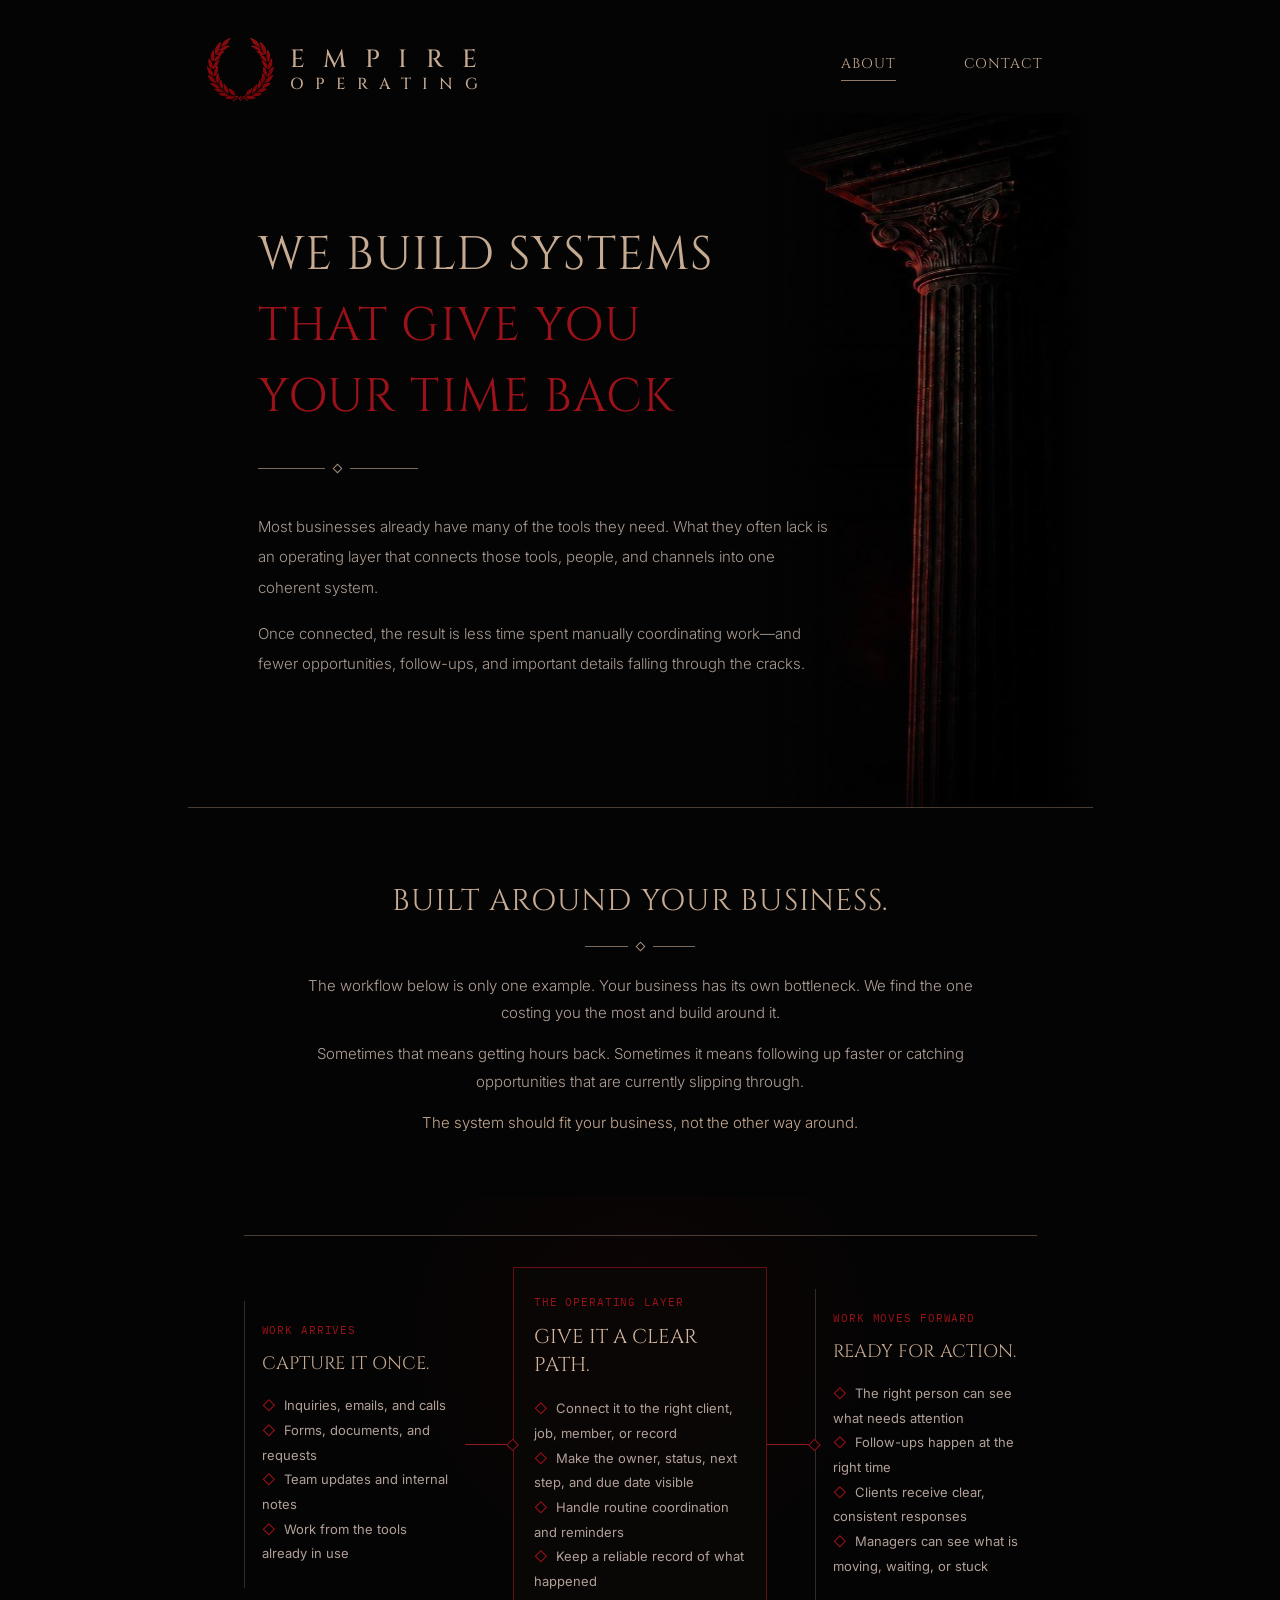
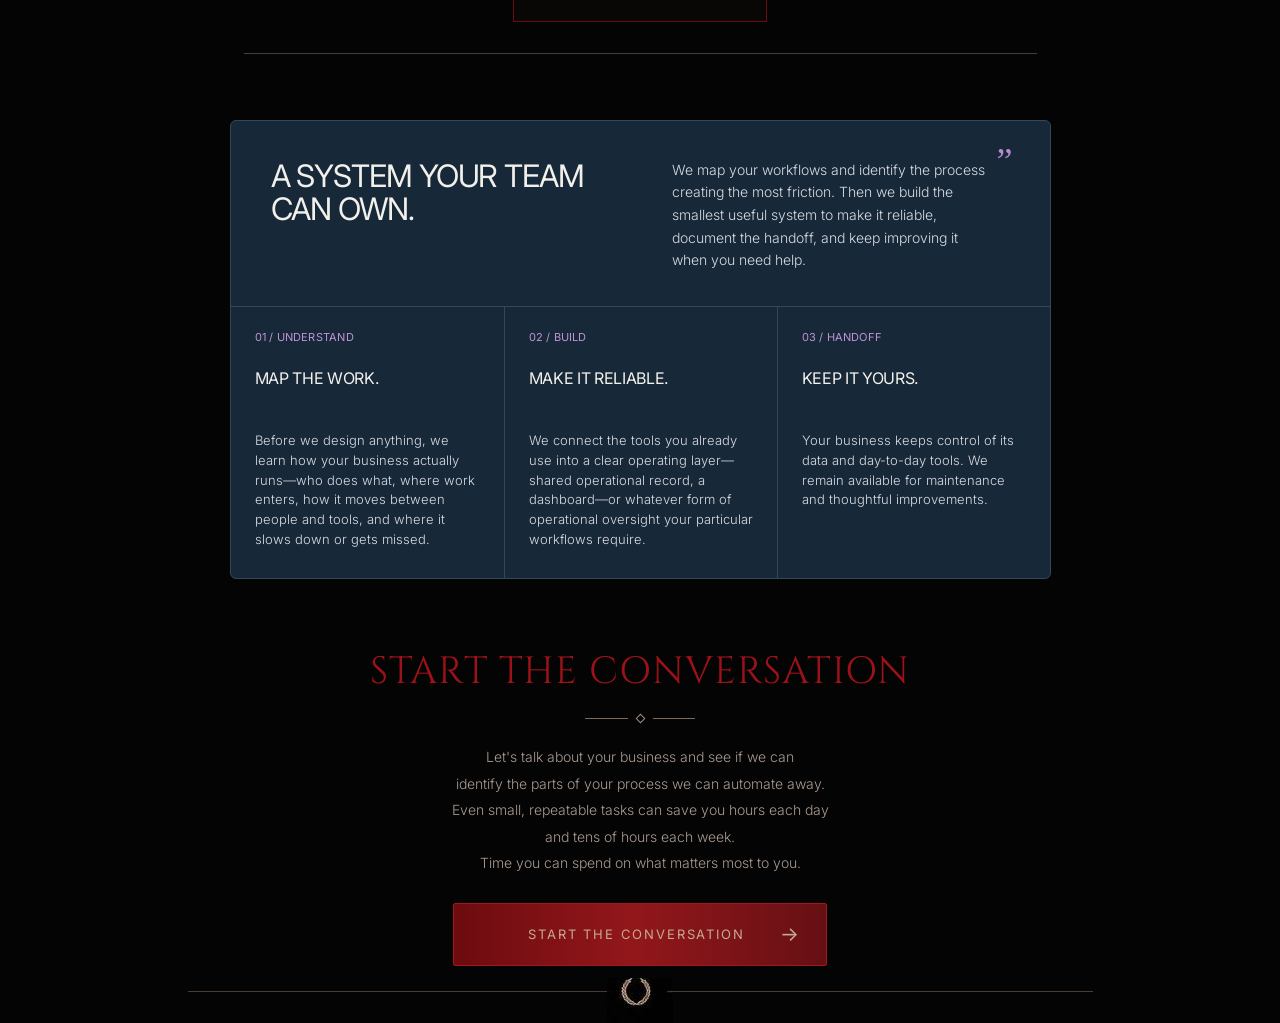
==== about.html @ 9a33fde2 "feat: add team-owned system section" ====
<!doctype html>
<html lang="en">
<head>
  <meta charset="utf-8">
  <meta name="viewport" content="width=device-width, initial-scale=1">
  <meta name="description" content="Empire Operating automates repetitive business tasks so owners can focus on what matters most.">
  <meta property="og:site_name" content="Empire Operating">
  <link rel="canonical" href="https://empireoperating.com/">
  <title>Empire Operating | Business Automation</title>
  <style id="critical-shell">
    html, body { min-height: 100%; margin: 0; background: #040404; color: #c6aa92; }
  </style>
  <link rel="icon" type="image/png" sizes="192x192" href="/favicon-192.png">
  <link rel="apple-touch-icon" sizes="180x180" href="/apple-touch-icon.png">
  <link rel="stylesheet" href="site.css?v=20260829-team-owned-system-v1">
  <script type="application/ld+json">
    {
      "@context": "https://schema.org",
      "@type": "WebSite",
      "url": "https://empireoperating.com/",
      "name": "Empire Operating"
    }
  </script>
</head>
<body class="about-page">
  <div class="site-shell">
    <header class="site-header">
      <a class="brand" href="index.html" aria-label="Empire Operating home">
        <img class="brand-symbol" src="assets/empire-wreath-supplied-v3.png" alt="">
        <span class="brand-type">
          <strong aria-label="Empire Operating">
            <span class="brand-word brand-word-empire" aria-hidden="true"><i>E</i><i>M</i><i>P</i><i>I</i><i>R</i><i>E</i></span>
            <span class="brand-word brand-word-operating" aria-hidden="true"><i>O</i><i>P</i><i>E</i><i>R</i><i>A</i><i>T</i><i>I</i><i>N</i><i>G</i></span>
          </strong>
        </span>
      </a>
      <nav class="site-nav" aria-label="Primary navigation">
        <a href="about.html" aria-current="page">About</a>
        <a href="contact.html">Contact</a>
      </nav>
    </header>
    <main class="page-main">
      <section class="about-upper">
        <div class="column-art" aria-hidden="true"></div>
        <section class="about-hero" aria-labelledby="about-title">
          <h1 class="display-title" id="about-title">
            <span>We build systems</span>
            <span class="accent">that give you</span>
            <span class="accent">your time back</span>
          </h1>
        </section>
        <div class="ornament hero-ornament" aria-hidden="true"><span></span></div>
        <div class="about-copy">
          <p>Most businesses already have many of the tools they need. What they often lack is an operating layer that connects those tools, people, and channels into one coherent system.</p>
          <p>Once connected, the result is less time spent manually coordinating work—and fewer opportunities, follow-ups, and important details falling through the cracks.</p>
        </div>
        <hr class="section-rule">
      </section>

      <section class="tailored" aria-labelledby="tailored-title">
        <h2 id="tailored-title">Built around your business.</h2>
        <div class="ornament" aria-hidden="true"><span></span></div>
        <div class="tailored-copy">
          <p>The workflow below is only one example. Your business has its own bottleneck. We find the one costing you the most and build around it.</p>
          <p>Sometimes that means getting hours back. Sometimes it means following up faster or catching opportunities that are currently slipping through.</p>
          <p>The system should fit your business, not the other way around.</p>
        </div>
      </section>

      <section class="possibilities" aria-label="Workflow example">
        <div class="system-map" aria-label="Example operating layer workflow from incoming work to action">
          <article class="map-column">
            <small>WORK ARRIVES</small>
            <h3>Capture it once.</h3>
            <ul>
              <li>Inquiries, emails, and calls</li>
              <li>Forms, documents, and requests</li>
              <li>Team updates and internal notes</li>
              <li>Work from the tools already in use</li>
            </ul>
          </article>
          <div class="map-arrow" aria-hidden="true"></div>
          <article class="map-column map-column-middle">
            <small>THE OPERATING LAYER</small>
            <h3>Give it a clear path.</h3>
            <ul>
              <li>Connect it to the right client, job, member, or record</li>
              <li>Make the owner, status, next step, and due date visible</li>
              <li>Handle routine coordination and reminders</li>
              <li>Keep a reliable record of what happened</li>
            </ul>
          </article>
          <div class="map-arrow" aria-hidden="true"></div>
          <article class="map-column">
            <small>WORK MOVES FORWARD</small>
            <h3>Ready for action.</h3>
            <ul>
              <li>The right person can see what needs attention</li>
              <li>Follow-ups happen at the right time</li>
              <li>Clients receive clear, consistent responses</li>
              <li>Managers can see what is moving, waiting, or stuck</li>
            </ul>
          </article>
        </div>
      </section>

      <section class="team-owned-system" aria-labelledby="team-owned-title">
        <div class="team-owned-intro">
          <h2 id="team-owned-title">A SYSTEM YOUR TEAM CAN OWN.</h2>
          <p>We map your workflows and identify the process creating the most friction. Then we build the smallest useful system to make it reliable, document the handoff, and keep improving it when you need help.</p>
        </div>
        <div class="team-owned-stages">
          <article class="team-owned-stage">
            <p class="team-owned-index">01 / UNDERSTAND</p>
            <h3>MAP THE WORK.</h3>
            <p>Before we design anything, we learn how your business actually runs—who does what, where work enters, how it moves between people and tools, and where it slows down or gets missed.</p>
          </article>
          <article class="team-owned-stage">
            <p class="team-owned-index">02 / BUILD</p>
            <h3>MAKE IT RELIABLE.</h3>
            <p>We connect the tools you already use into a clear operating layer—shared operational record, a dashboard—or whatever form of operational oversight your particular workflows require.</p>
          </article>
          <article class="team-owned-stage">
            <p class="team-owned-index">03 / HANDOFF</p>
            <h3>KEEP IT YOURS.</h3>
            <p>Your business keeps control of its data and day-to-day tools. We remain available for maintenance and thoughtful improvements.</p>
          </article>
        </div>
      </section>

      <section class="consultation" aria-labelledby="consultation-title">
        <h2 id="consultation-title">Start the conversation</h2>
        <div class="ornament" aria-hidden="true"><span></span></div>
        <p class="consultation-copy">
          <span>Let's talk about your business and see if we can</span>
          <span>identify the parts of your process we can automate away.</span>
          <span>Even small, repeatable tasks can save you hours each day</span>
          <span>and tens of hours each week.</span>
          <span>Time you can spend on what matters most to you.</span>
        </p>
        <a class="cta" href="mailto:empireoperating@proton.me?subject=Start%20the%20conversation">Start the conversation</a>
      </section>
      <div class="bottom-mark" aria-hidden="true"></div>
    </main>
  </div>
</body>
</html>
---- site.css ----
@import url('https://fonts.googleapis.com/css2?family=Cinzel:wght@400;500&family=Inter:wght@300;400&family=IBM+Plex+Mono:wght@400&display=swap');

:root {
  --ivory: #c6aa92;
  --ivory-soft: #aa9b91;
  --black: #040404;
  --red: #9b1218;
  --red-dark: #5a0609;
  --red-readable: #9b1218;
  --line: rgba(198, 170, 146, .34);
  --display: 'Cinzel', 'Times New Roman', serif;
  --sans: 'Inter', Arial, sans-serif;
  --mono: 'IBM Plex Mono', monospace;
}

* { box-sizing: border-box; }
html, body { min-width: 320px; min-height: 100%; margin: 0; background: var(--black); }
body { overflow-x: hidden; color: var(--ivory); }
a { color: inherit; }

.site-shell {
  position: relative;
  isolation: isolate;
  width: min(100%, 905px);
  min-height: min(141.44vw, 1280px);
  margin-inline: auto;
  overflow: hidden;
  background: var(--black);
}

.site-header {
  position: relative;
  z-index: 5;
  display: flex;
  align-items: flex-start;
  justify-content: space-between;
  padding: 25px 50px 0 14px;
}
.brand {
  display: grid;
  width: 290px;
  height: 88px;
  grid-template-columns: 88px 1fr;
  align-items: center;
  text-decoration: none;
}
.brand-symbol { display: block; width: 78px; height: 77px; object-fit: contain; }
.brand-type { display: flex; min-width: 0; flex-direction: column; align-items: flex-start; }
.brand-type strong {
  display: flex;
  width: 188px;
  flex-direction: column;
  color: var(--ivory);
  font-family: var(--display);
  font-weight: 500;
  text-transform: uppercase;
  white-space: nowrap;
}
.brand-word { display: flex; width: 188px; align-items: baseline; justify-content: space-between; line-height: 1; }
.brand-word i { font-style: normal; }
.brand-word-empire { font-size: 25px; }
.brand-word-operating { margin-top: 4px; font-size: 16px; }
.site-nav {
  display: flex;
  gap: 68px;
  margin-top: 22px;
  font-family: var(--display);
  font-size: 14px;
  letter-spacing: .06em;
  text-transform: uppercase;
}
.site-nav a { position: relative; min-height: 34px; padding: 7px 0; text-decoration: none; }
.site-nav a::after {
  position: absolute; right: 0; bottom: 0; left: 0; height: 1px;
  content: ''; background: currentColor; opacity: 0; transform: scaleX(.3);
  transition: opacity 160ms ease, transform 160ms ease;
}
.site-nav a:hover::after, .site-nav a:focus-visible::after, .site-nav a[aria-current='page']::after {
  opacity: .72; transform: scaleX(1);
}

.column-art {
  position: absolute;
  z-index: -1;
  top: 104px;
  right: 0;
  width: 37.1%;
  height: 1126px;
  pointer-events: none;
  background:
    linear-gradient(90deg, var(--black) 0%, rgba(4,4,4,.72) 8%, transparent 26%),
    linear-gradient(270deg, var(--black) 0%, rgba(4,4,4,.72) 3%, transparent 9%),
    url('assets/roman-column-clean-v2.png') right top / 100% 100% no-repeat;
}

.page-main { position: relative; z-index: 1; }
.about-upper { position: relative; isolation: isolate; overflow: hidden; padding-top: 107px; }
.about-page .column-art { z-index: -1; top: -9px; bottom: 0; height: auto; }
.about-hero { width: 575px; margin: 0 0 0 70px; }
.display-title {
  margin: 0;
  font-family: var(--display);
  font-size: 47px;
  font-weight: 400;
  letter-spacing: .025em;
  line-height: 1.51;
  text-transform: uppercase;
}
.display-title span { display: block; white-space: nowrap; }
.display-title .accent { color: var(--red); }

.ornament { display: flex; align-items: center; gap: 9px; width: 160px; }
.ornament::before, .ornament::after { height: 1px; flex: 1; content: ''; background: rgba(198,170,146,.62); }
.ornament span { width: 7px; height: 7px; border: 1px solid rgba(198,170,146,.82); transform: rotate(45deg); }
.hero-ornament { margin: 32px 0 0 70px; }

.about-copy {
  width: 575px;
  margin: 40px 0 0 70px;
  color: var(--ivory-soft);
  font-family: var(--sans);
  font-size: 15px;
  font-weight: 300;
  line-height: 2.02;
}
.about-copy p { margin: 0; }
.about-copy p + p { margin-top: 16px; }
.section-rule { width: 100%; height: 1px; margin: 128px 0 0; border: 0; background: var(--line); }

.possibilities {
  padding: 38px 56px 66px;
  background: radial-gradient(circle at 50% 27%, rgba(92,8,12,.12), transparent 44%), var(--black);
}
.tailored h2 {
  margin: 15px 0 0;
  font-family: var(--display);
  font-size: 30px;
  font-weight: 400;
  letter-spacing: .025em;
  line-height: 1.38;
  text-align: center;
  text-transform: uppercase;
}
.tailored .ornament { width: 110px; margin: 20px auto 22px; }
.system-map {
  display: grid;
  grid-template-columns: 1fr 48px 1.15fr 48px 1fr;
  align-items: center;
  margin-top: 0;
  padding: 31px 0;
  border-top: 1px solid var(--line);
  border-bottom: 1px solid var(--line);
}
.map-column {
  min-height: 232px;
  padding: 22px 17px;
  border-left: 1px solid rgba(198,170,146,.24);
}
.map-column small {
  display: block;
  color: var(--red-readable);
  font-family: var(--mono);
  font-size: 11px;
  letter-spacing: .08em;
  text-transform: uppercase;
}
.map-column h3 {
  margin: 14px 0 17px;
  font-family: var(--display);
  font-size: 18px;
  font-weight: 400;
  line-height: 1.4;
  text-transform: uppercase;
}
.map-column ul {
  margin: 0;
  padding: 0;
  color: #b1a098;
  font-family: var(--sans);
  font-size: 13px;
  line-height: 1.9;
  list-style: none;
}
.map-column li::before { margin-right: 8px; color: var(--red-readable); content: '◇'; }
.map-column-middle {
  min-height: 274px;
  padding: 27px 20px;
  border: 1px solid rgba(155,18,24,.66);
  background: rgba(10,6,6,.84);
}
.map-column-middle h3 { color: #d0b49d; font-size: 20px; }
.map-arrow { position: relative; height: 1px; background: #8f1b20; }
.map-arrow::after {
  position: absolute;
  top: 50%;
  right: -4px;
  width: 7px;
  height: 7px;
  border: 1px solid var(--red-readable);
  content: '';
  background: #050404;
  transform: translateY(-50%) rotate(45deg);
}
.tailored {
  width: 680px;
  margin: 0 auto;
  padding: 58px 0 61px;
  text-align: center;
}
.tailored-copy { color: #b2a198; font-family: var(--sans); font-size: 15px; font-weight: 300; line-height: 1.82; }
.tailored-copy p { margin: 0 auto 14px; }
.tailored-copy p:last-child { margin-bottom: 0; color: var(--ivory); }

.team-owned-system {
  margin: 0 42px 68px;
  overflow: hidden;
  border: 1px solid #33475b;
  border-radius: 6px;
  background: #172839;
  color: #f2f0ea;
}
.team-owned-intro {
  display: grid;
  grid-template-columns: 1.05fr 1fr;
  gap: 48px;
  align-items: start;
  padding: 38px 40px 34px;
  border-bottom: 1px solid #33475b;
}
.team-owned-intro h2 {
  margin: 0;
  font-family: var(--sans);
  font-size: 31px;
  font-weight: 400;
  letter-spacing: -.035em;
  line-height: 1.08;
}
.team-owned-intro p {
  position: relative;
  margin: 0;
  padding-right: 19px;
  color: #d9dce1;
  font-family: var(--sans);
  font-size: 14px;
  font-weight: 300;
  line-height: 1.62;
}
.team-owned-intro p::after {
  position: absolute;
  top: -16px;
  right: -3px;
  color: #b68bce;
  content: '”';
  font-family: Georgia, serif;
  font-size: 36px;
  line-height: 1;
}
.team-owned-stages { display: grid; grid-template-columns: repeat(3, 1fr); }
.team-owned-stage { min-width: 0; padding: 23px 24px 28px; }
.team-owned-stage + .team-owned-stage { border-left: 1px solid #33475b; }
.team-owned-index {
  margin: 0 0 25px;
  color: #bf94d4;
  font-family: var(--sans);
  font-size: 11px;
  font-weight: 400;
  letter-spacing: .02em;
}
.team-owned-stage h3 {
  min-height: 42px;
  margin: 0 0 20px;
  color: #f4f1ec;
  font-family: var(--sans);
  font-size: 16px;
  font-weight: 400;
  letter-spacing: -.02em;
  line-height: 1.2;
}
.team-owned-stage > p:last-child {
  margin: 0;
  color: #d9dce1;
  font-family: var(--sans);
  font-size: 13px;
  font-weight: 300;
  line-height: 1.52;
}

.consultation { width: 650px; margin: 43px auto 0; text-align: center; }
.consultation h2 {
  margin: 0; color: var(--red); font-family: var(--display); font-size: 38px; font-weight: 400;
  letter-spacing: .03em; line-height: 1.3; text-transform: uppercase;
}
.consultation .ornament { width: 110px; margin: 19px auto 22px; }
.consultation-copy {
  width: 480px; margin: 0 auto; color: var(--ivory-soft); font-family: var(--sans);
  font-size: 14px; font-weight: 300; line-height: 1.9;
}
.consultation-copy span { display: block; }
.cta {
  display: grid; width: 374px; min-height: 63px; grid-template-columns: 1fr auto; align-items: center;
  margin: 26px auto 0; padding: 0 27px 0 39px; border: 1px solid #a1181c; border-radius: 2px;
  background: linear-gradient(90deg, #6d0b0f, #92171b 48%, #661014);
  color: var(--ivory); font-family: var(--sans); font-size: 13px; font-weight: 400;
  letter-spacing: .14em; text-decoration: none; text-transform: uppercase;
  transition: filter 160ms ease, transform 160ms ease;
}
.cta::after { content: '→'; font-size: 20px; letter-spacing: 0; }
.cta:hover, .cta:focus-visible { filter: brightness(1.18); transform: translateY(-1px); }
.bottom-mark {
  position: relative; width: 100%; height: 32px; margin-top: 25px; border-top: 1px solid var(--line);
}
.bottom-mark::before {
  position: absolute; top: -14px; left: 50%; width: 66px; height: 62px; content: '';
  background: var(--black) url('assets/laurel-divider.jpg') center / 66px 62px no-repeat;
  transform: translateX(-50%);
}

.contact-page .site-shell { min-height: 900px; }
.contact-page .column-art { height: 747px; clip-path: inset(9px 0 0); }
.contact-main { width: 575px; margin: 107px 0 0 70px; text-align: left; }
.contact-main .display-title { font-size: 47px; line-height: 1.51; letter-spacing: .025em; }
.contact-main .ornament { width: 160px; margin: 32px 0 0; }
.contact-email {
  display: inline-block; margin-top: 38px; color: #b42128; font-family: Georgia, 'Times New Roman', serif;
  font-size: 36px; letter-spacing: .005em; text-decoration: none;
  transition: color 160ms ease, transform 160ms ease;
}
.contact-email:hover, .contact-email:focus-visible { color: #d33a40; transform: translateY(-1px); }
.contact-bottom { position: absolute; top: 850px; right: 0; bottom: auto; left: 0; margin: 0; }

:focus-visible { outline: 2px solid #c6aa92; outline-offset: 4px; }

@media (max-width: 700px) {
  .site-shell { min-height: 100svh; padding-bottom: 42px; }
  .site-header { align-items: flex-start; padding: 17px 20px 0 14px; }
  .brand { width: 190px; height: 58px; grid-template-columns: 58px 1fr; }
  .brand-symbol { width: 52px; height: 51px; }
  .brand-type strong, .brand-word { width: 125px; }
  .brand-word-empire { font-size: 17px; }
  .brand-word-operating { margin-top: 3px; font-size: 10.5px; }
  .site-nav { gap: 18px; margin-top: 14px; font-size: 11px; }
  .site-nav a { min-height: 44px; display: grid; place-items: start center; }
  .column-art { top: 88px; width: 53%; height: calc(100% - 88px); opacity: .72; }
  .column-art::after {
    position: absolute; inset: 0; content: ''; background: linear-gradient(90deg, var(--black), transparent 66%);
  }
  .about-upper { padding-top: 65px; }
  .about-page .column-art { top: 17px; bottom: 0; height: auto; }
  .about-hero { width: auto; margin: 0 20px; }
  .display-title { font-size: clamp(29px, 9.1vw, 44px); line-height: 1.35; letter-spacing: .01em; }
  .display-title span { white-space: normal; }
  .hero-ornament { margin: 27px 0 0 22px; }
  .about-copy { max-width: 92%; margin: 31px 22px 0; font-size: 13px; line-height: 1.78; }
  .section-rule { margin-top: 68px; }
  .possibilities { padding: 30px 20px 50px; }
  .tailored h2 { font-size: 26px; }
  .system-map { grid-template-columns: 1fr; padding: 26px 0; }
  .map-column { min-height: auto; border-left: 0; }
  .map-column small { font-size: 12px; }
  .map-column ul { font-size: 14px; }
  .map-column-middle { min-height: auto; }
  .map-arrow { width: 1px; height: 35px; margin: auto; }
  .map-arrow::after {
    top: auto;
    right: auto;
    bottom: -4px;
    left: 50%;
    transform: translateX(-50%) rotate(45deg);
  }
  .tailored { width: auto; margin: 0 20px; padding: 45px 0 48px; }
  .tailored-copy { font-size: 13px; }
  .team-owned-system { margin: 0 0 45px; border-radius: 4px; }
  .team-owned-intro { display: block; padding: 20px 12px 17px; }
  .team-owned-intro h2 { max-width: 290px; font-size: 20px; }
  .team-owned-intro p { margin-top: 12px; padding-right: 13px; font-size: 11px; line-height: 1.42; }
  .team-owned-intro p::after { top: -11px; right: -1px; font-size: 24px; }
  .team-owned-stages { grid-template-columns: repeat(3, minmax(0, 1fr)); }
  .team-owned-stage { padding: 13px 8px 17px; }
  .team-owned-index { margin-bottom: 17px; font-size: 8px; }
  .team-owned-stage h3 { min-height: 29px; margin-bottom: 15px; font-size: 10px; line-height: 1.13; }
  .team-owned-stage > p:last-child { font-size: 10px; line-height: 1.4; }
  .consultation { width: auto; margin: 35px 20px 0; }
  .consultation h2 { font-size: 28px; }
  .consultation-copy { width: auto; max-width: 355px; font-size: 13px; line-height: 1.7; }
  .consultation-copy span { display: inline; }
  .cta { width: 100%; max-width: 374px; min-height: 58px; padding-left: 24px; font-size: 11px; }
  .bottom-mark { margin-top: 24px; }
  .contact-page .column-art { top: 92px; height: 443px; clip-path: none; }
  .contact-page .site-shell { min-height: 585px; }
  .contact-main { width: auto; margin: 65px 20px 0; text-align: left; }
  .contact-main .display-title { font-size: clamp(29px, 9.1vw, 44px); line-height: 1.35; letter-spacing: .01em; }
  .contact-main .ornament { margin: 27px 0 0; }
  .contact-email { margin-top: 42px; font-size: clamp(20px, 6.7vw, 30px); overflow-wrap: anywhere; }
  .contact-bottom { top: 534px; bottom: auto; }
}

@media (max-width: 380px) {
  .brand { width: 174px; grid-template-columns: 54px 1fr; }
  .brand-symbol { width: 48px; height: 47px; }
  .brand-type strong, .brand-word { width: 116px; }
  .brand-word-empire { font-size: 15.5px; }
  .brand-word-operating { font-size: 9.7px; }
  .site-nav { gap: 12px; font-size: 9px; }
  .display-title { font-size: 28px; }
}

@media (prefers-reduced-motion: reduce) {
  *, *::before, *::after { transition-duration: .01ms !important; }
}
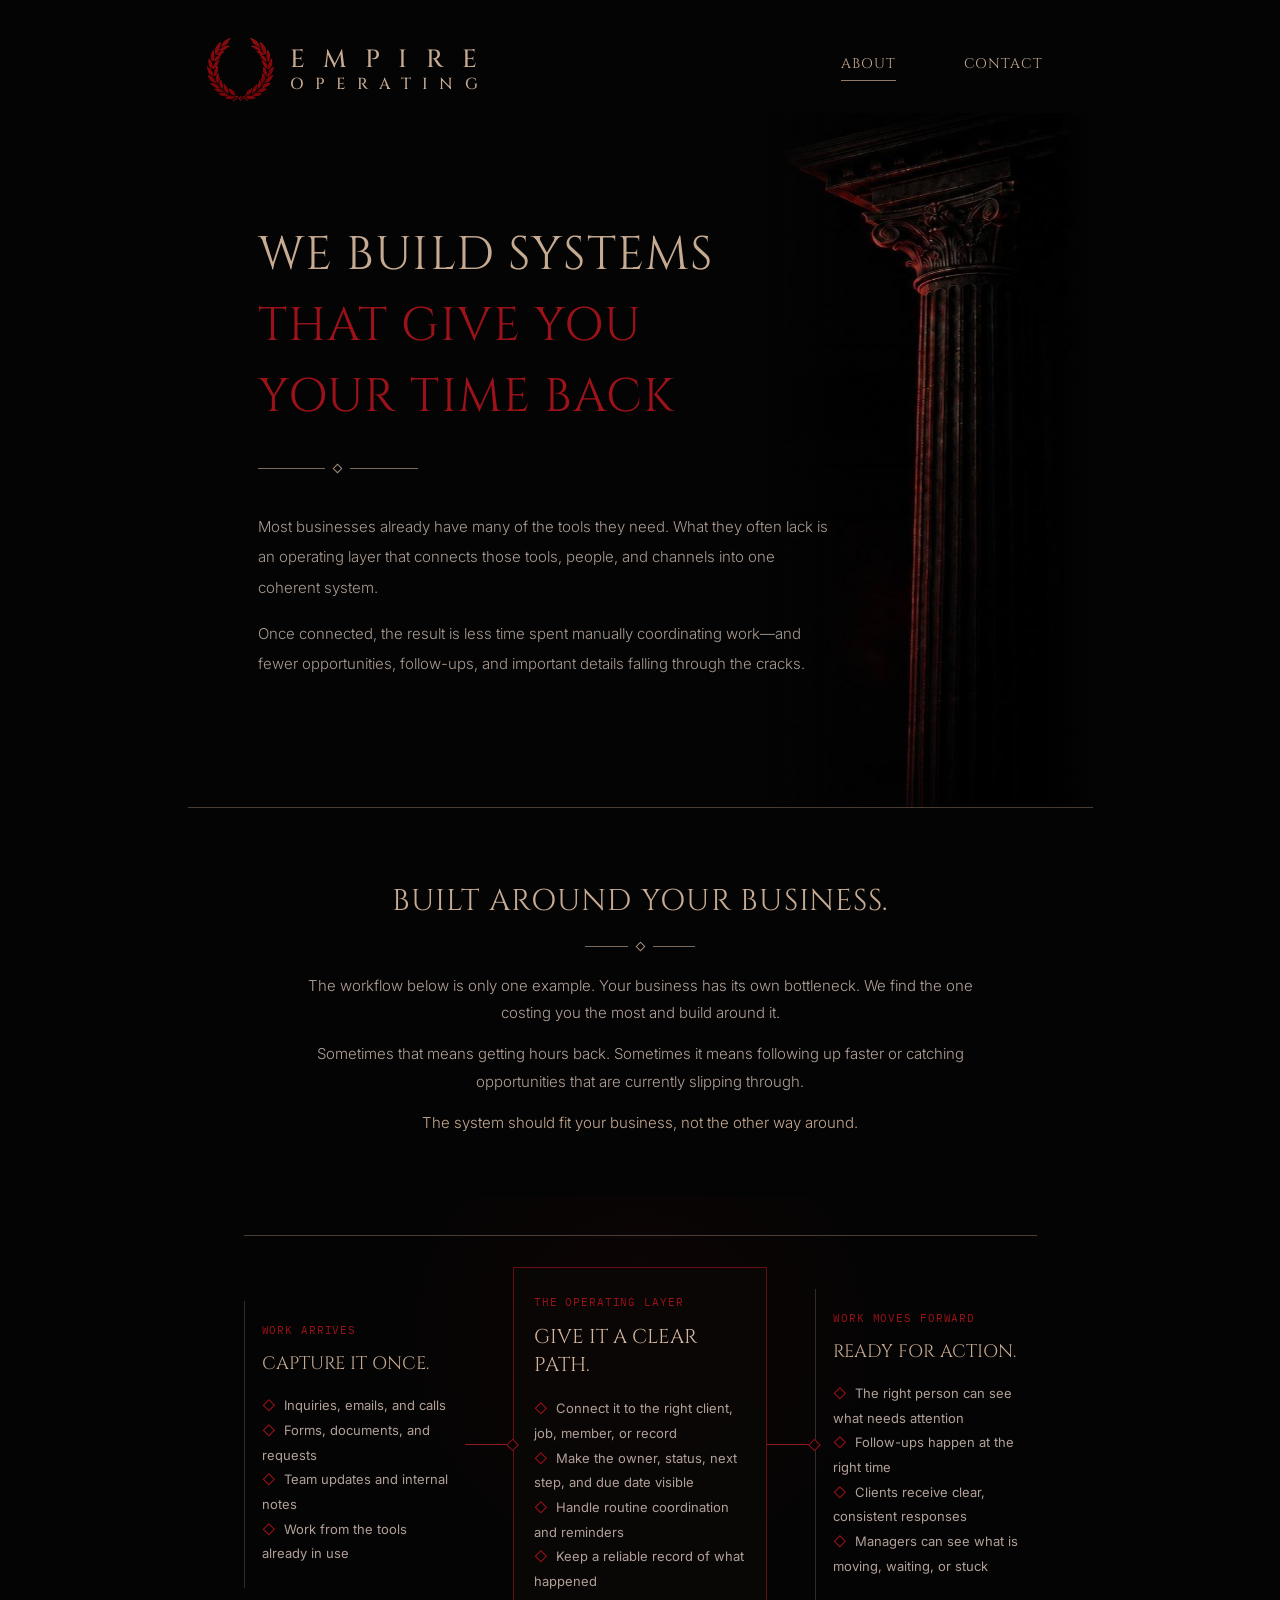
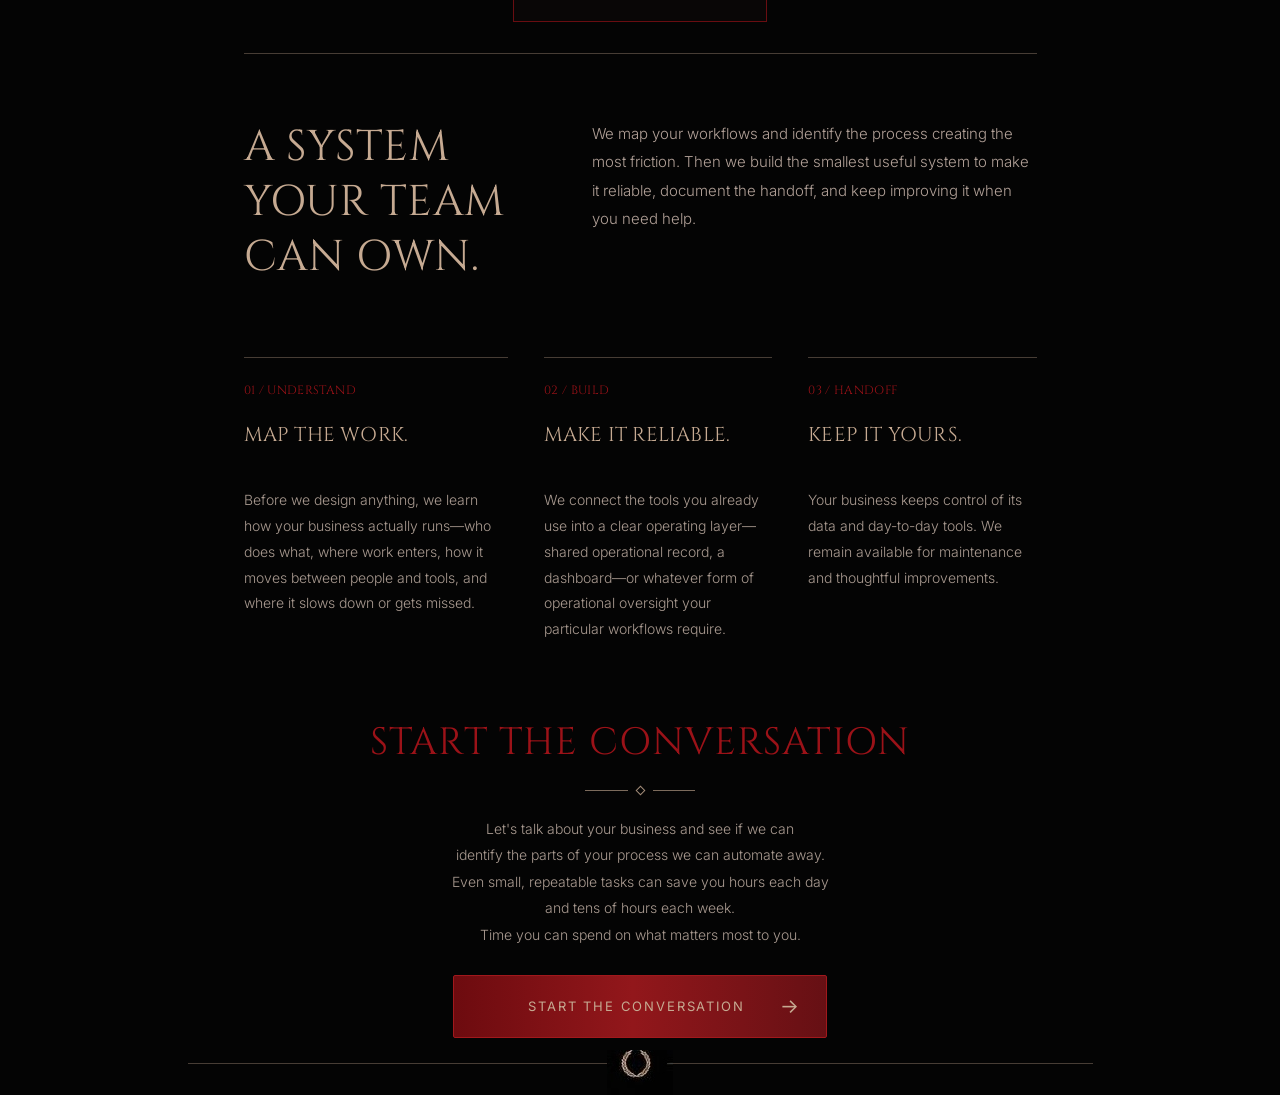
==== commit b969dc3d: "fix: restyle team-owned system section" ====
--- a/about.html
+++ b/about.html
@@ -12,7 +12,7 @@
   </style>
   <link rel="icon" type="image/png" sizes="192x192" href="/favicon-192.png">
   <link rel="apple-touch-icon" sizes="180x180" href="/apple-touch-icon.png">
-  <link rel="stylesheet" href="site.css?v=20260829-team-owned-system-v1">
+  <link rel="stylesheet" href="site.css?v=20260829-editorial-team-owned-v1">
   <script type="application/ld+json">
     {
       "@context": "https://schema.org",
--- a/site.css
+++ b/site.css
@@ -212,77 +212,63 @@
 .tailored-copy p:last-child { margin-bottom: 0; color: var(--ivory); }
 
 .team-owned-system {
-  margin: 0 42px 68px;
-  overflow: hidden;
-  border: 1px solid #33475b;
-  border-radius: 6px;
-  background: #172839;
-  color: #f2f0ea;
+  margin: 0 56px 76px;
+  background: var(--black);
+  color: var(--ivory);
 }
 .team-owned-intro {
   display: grid;
-  grid-template-columns: 1.05fr 1fr;
-  gap: 48px;
+  grid-template-columns: .95fr 1.55fr;
+  gap: 76px;
   align-items: start;
-  padding: 38px 40px 34px;
-  border-bottom: 1px solid #33475b;
+  padding: 0 0 72px;
 }
 .team-owned-intro h2 {
   margin: 0;
+  max-width: 340px;
+  font-family: var(--display);
+  font-size: 43px;
+  font-weight: 400;
+  letter-spacing: .01em;
+  line-height: 1.28;
+}
+.team-owned-intro p {
+  margin: 0;
+  max-width: 455px;
+  color: #b2a198;
   font-family: var(--sans);
-  font-size: 31px;
-  font-weight: 400;
-  letter-spacing: -.035em;
-  line-height: 1.08;
-}
-.team-owned-intro p {
-  position: relative;
-  margin: 0;
-  padding-right: 19px;
-  color: #d9dce1;
+  font-size: 15px;
+  font-weight: 300;
+  line-height: 1.9;
+}
+.team-owned-stages { display: grid; grid-template-columns: repeat(3, 1fr); }
+.team-owned-stage { min-width: 0; padding: 24px 0 0; border-top: 1px solid var(--line); }
+.team-owned-stage + .team-owned-stage { margin-left: 36px; }
+.team-owned-index {
+  margin: 0 0 23px;
+  color: var(--red);
+  font-family: var(--display);
+  font-size: 12px;
+  font-weight: 400;
+  letter-spacing: .03em;
+}
+.team-owned-stage h3 {
+  min-height: 48px;
+  margin: 0 0 18px;
+  color: var(--ivory);
+  font-family: var(--display);
+  font-size: 20px;
+  font-weight: 400;
+  letter-spacing: .01em;
+  line-height: 1.4;
+}
+.team-owned-stage > p:last-child {
+  margin: 0;
+  color: #aa9b91;
   font-family: var(--sans);
   font-size: 14px;
   font-weight: 300;
-  line-height: 1.62;
-}
-.team-owned-intro p::after {
-  position: absolute;
-  top: -16px;
-  right: -3px;
-  color: #b68bce;
-  content: '”';
-  font-family: Georgia, serif;
-  font-size: 36px;
-  line-height: 1;
-}
-.team-owned-stages { display: grid; grid-template-columns: repeat(3, 1fr); }
-.team-owned-stage { min-width: 0; padding: 23px 24px 28px; }
-.team-owned-stage + .team-owned-stage { border-left: 1px solid #33475b; }
-.team-owned-index {
-  margin: 0 0 25px;
-  color: #bf94d4;
-  font-family: var(--sans);
-  font-size: 11px;
-  font-weight: 400;
-  letter-spacing: .02em;
-}
-.team-owned-stage h3 {
-  min-height: 42px;
-  margin: 0 0 20px;
-  color: #f4f1ec;
-  font-family: var(--sans);
-  font-size: 16px;
-  font-weight: 400;
-  letter-spacing: -.02em;
-  line-height: 1.2;
-}
-.team-owned-stage > p:last-child {
-  margin: 0;
-  color: #d9dce1;
-  font-family: var(--sans);
-  font-size: 13px;
-  font-weight: 300;
-  line-height: 1.52;
+  line-height: 1.85;
 }
 
 .consultation { width: 650px; margin: 43px auto 0; text-align: center; }
@@ -369,16 +355,16 @@
   }
   .tailored { width: auto; margin: 0 20px; padding: 45px 0 48px; }
   .tailored-copy { font-size: 13px; }
-  .team-owned-system { margin: 0 0 45px; border-radius: 4px; }
-  .team-owned-intro { display: block; padding: 20px 12px 17px; }
-  .team-owned-intro h2 { max-width: 290px; font-size: 20px; }
-  .team-owned-intro p { margin-top: 12px; padding-right: 13px; font-size: 11px; line-height: 1.42; }
-  .team-owned-intro p::after { top: -11px; right: -1px; font-size: 24px; }
-  .team-owned-stages { grid-template-columns: repeat(3, minmax(0, 1fr)); }
-  .team-owned-stage { padding: 13px 8px 17px; }
-  .team-owned-index { margin-bottom: 17px; font-size: 8px; }
-  .team-owned-stage h3 { min-height: 29px; margin-bottom: 15px; font-size: 10px; line-height: 1.13; }
-  .team-owned-stage > p:last-child { font-size: 10px; line-height: 1.4; }
+  .team-owned-system { margin: 0 22px 56px; }
+  .team-owned-intro { display: block; padding: 0 0 42px; }
+  .team-owned-intro h2 { max-width: 280px; font-size: 32px; line-height: 1.28; }
+  .team-owned-intro p { margin-top: 22px; font-size: 13px; line-height: 1.78; }
+  .team-owned-stages { grid-template-columns: 1fr; }
+  .team-owned-stage { padding: 22px 0 28px; }
+  .team-owned-stage + .team-owned-stage { margin-left: 0; }
+  .team-owned-index { margin-bottom: 16px; font-size: 11px; }
+  .team-owned-stage h3 { min-height: auto; margin-bottom: 14px; font-size: 18px; }
+  .team-owned-stage > p:last-child { font-size: 13px; line-height: 1.75; }
   .consultation { width: auto; margin: 35px 20px 0; }
   .consultation h2 { font-size: 28px; }
   .consultation-copy { width: auto; max-width: 355px; font-size: 13px; line-height: 1.7; }
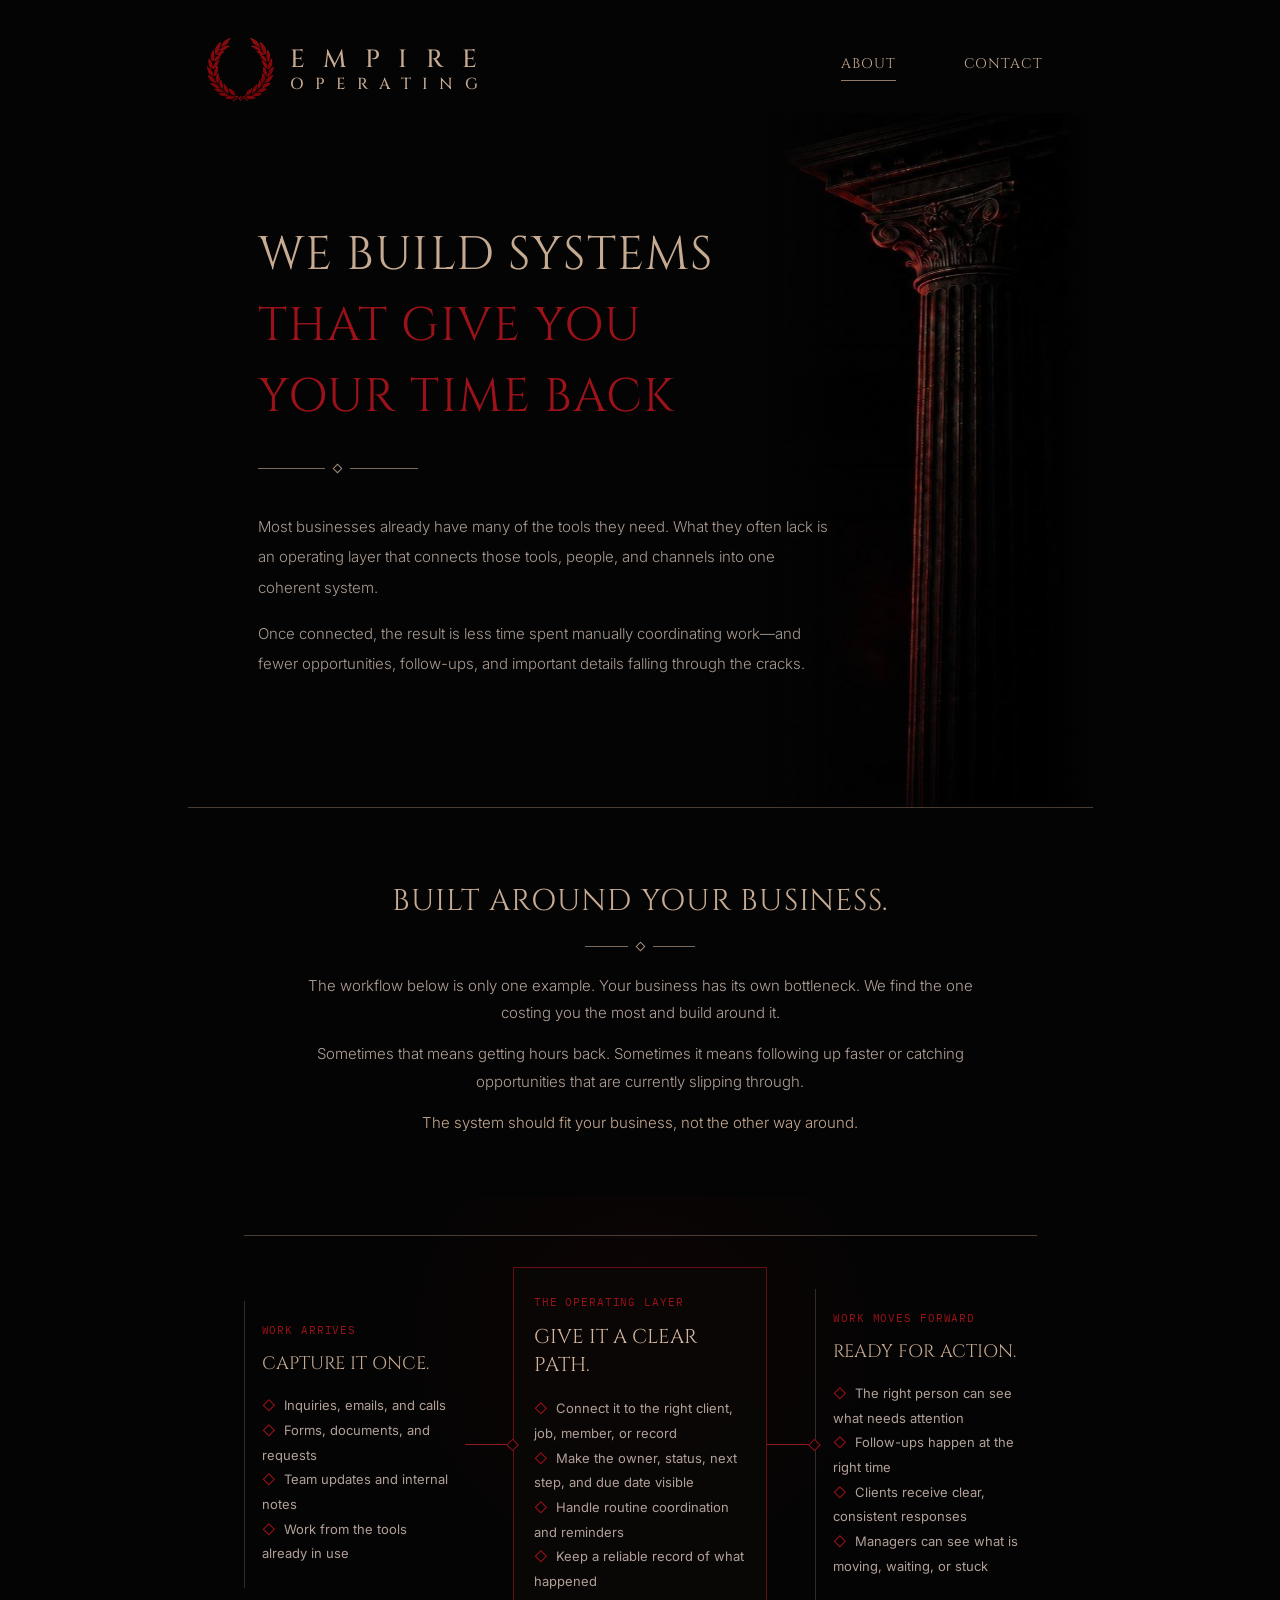
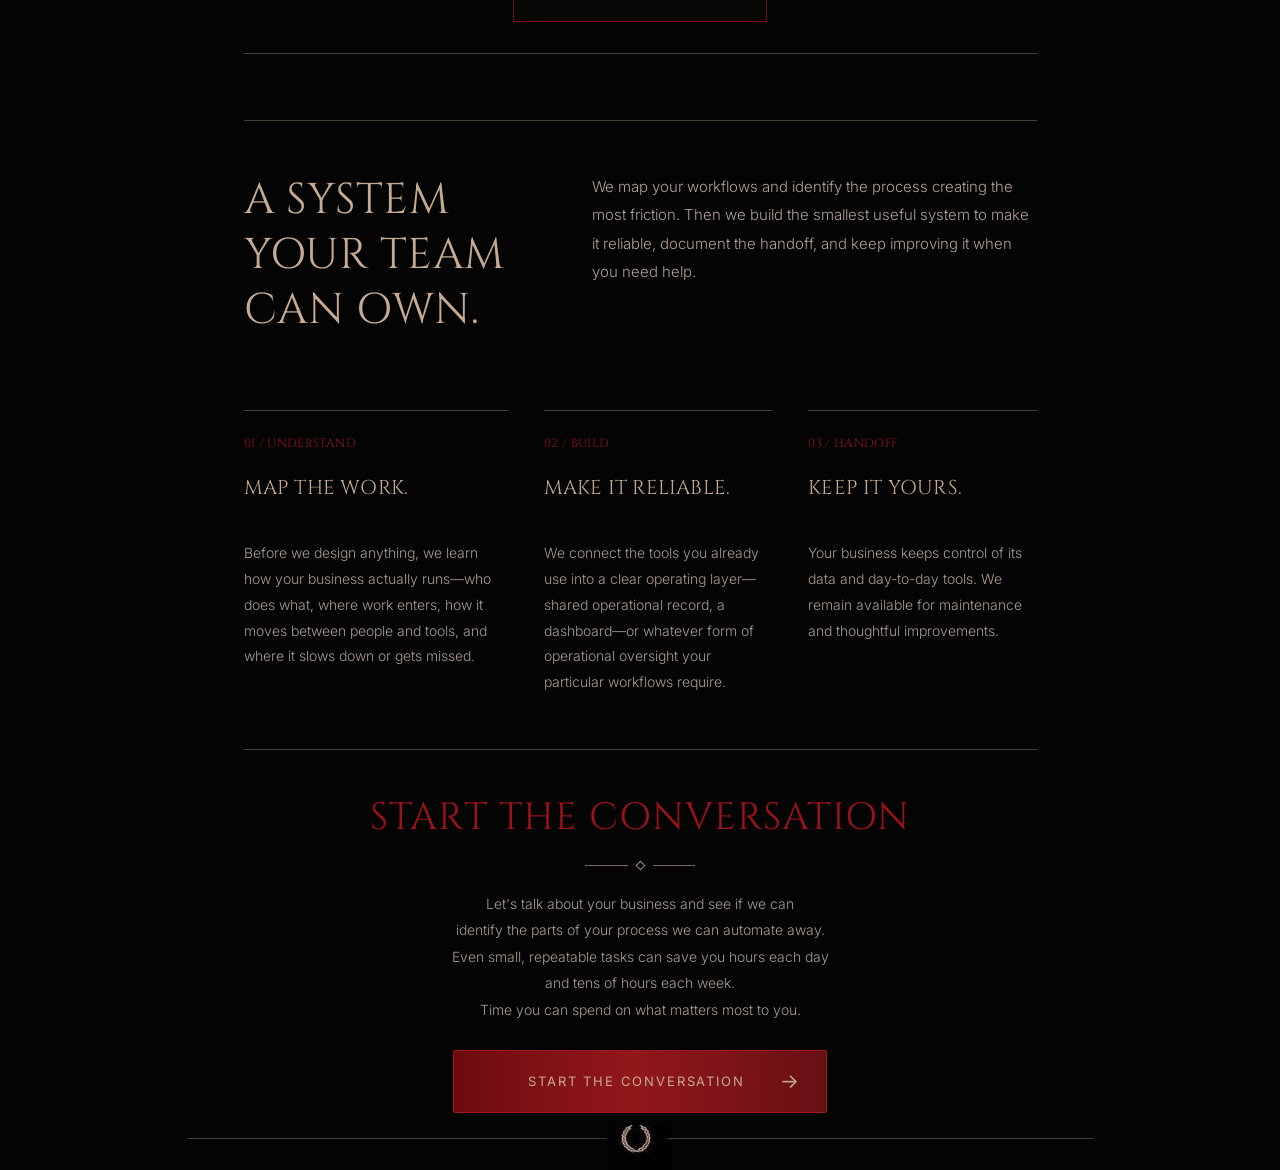
==== commit 51c72cdf: "fix: separate editorial section boundaries" ====
--- a/about.html
+++ b/about.html
@@ -12,7 +12,7 @@
   </style>
   <link rel="icon" type="image/png" sizes="192x192" href="/favicon-192.png">
   <link rel="apple-touch-icon" sizes="180x180" href="/apple-touch-icon.png">
-  <link rel="stylesheet" href="site.css?v=20260829-editorial-team-owned-v1">
+  <link rel="stylesheet" href="site.css?v=20260829-editorial-section-boundaries-v1">
   <script type="application/ld+json">
     {
       "@context": "https://schema.org",
--- a/site.css
+++ b/site.css
@@ -212,7 +212,10 @@
 .tailored-copy p:last-child { margin-bottom: 0; color: var(--ivory); }
 
 .team-owned-system {
-  margin: 0 56px 76px;
+  margin: 0 56px;
+  padding: 52px 0 54px;
+  border-top: 1px solid var(--line);
+  border-bottom: 1px solid var(--line);
   background: var(--black);
   color: var(--ivory);
 }
@@ -355,7 +358,7 @@
   }
   .tailored { width: auto; margin: 0 20px; padding: 45px 0 48px; }
   .tailored-copy { font-size: 13px; }
-  .team-owned-system { margin: 0 22px 56px; }
+  .team-owned-system { margin: 0 22px; padding: 38px 0 40px; }
   .team-owned-intro { display: block; padding: 0 0 42px; }
   .team-owned-intro h2 { max-width: 280px; font-size: 32px; line-height: 1.28; }
   .team-owned-intro p { margin-top: 22px; font-size: 13px; line-height: 1.78; }
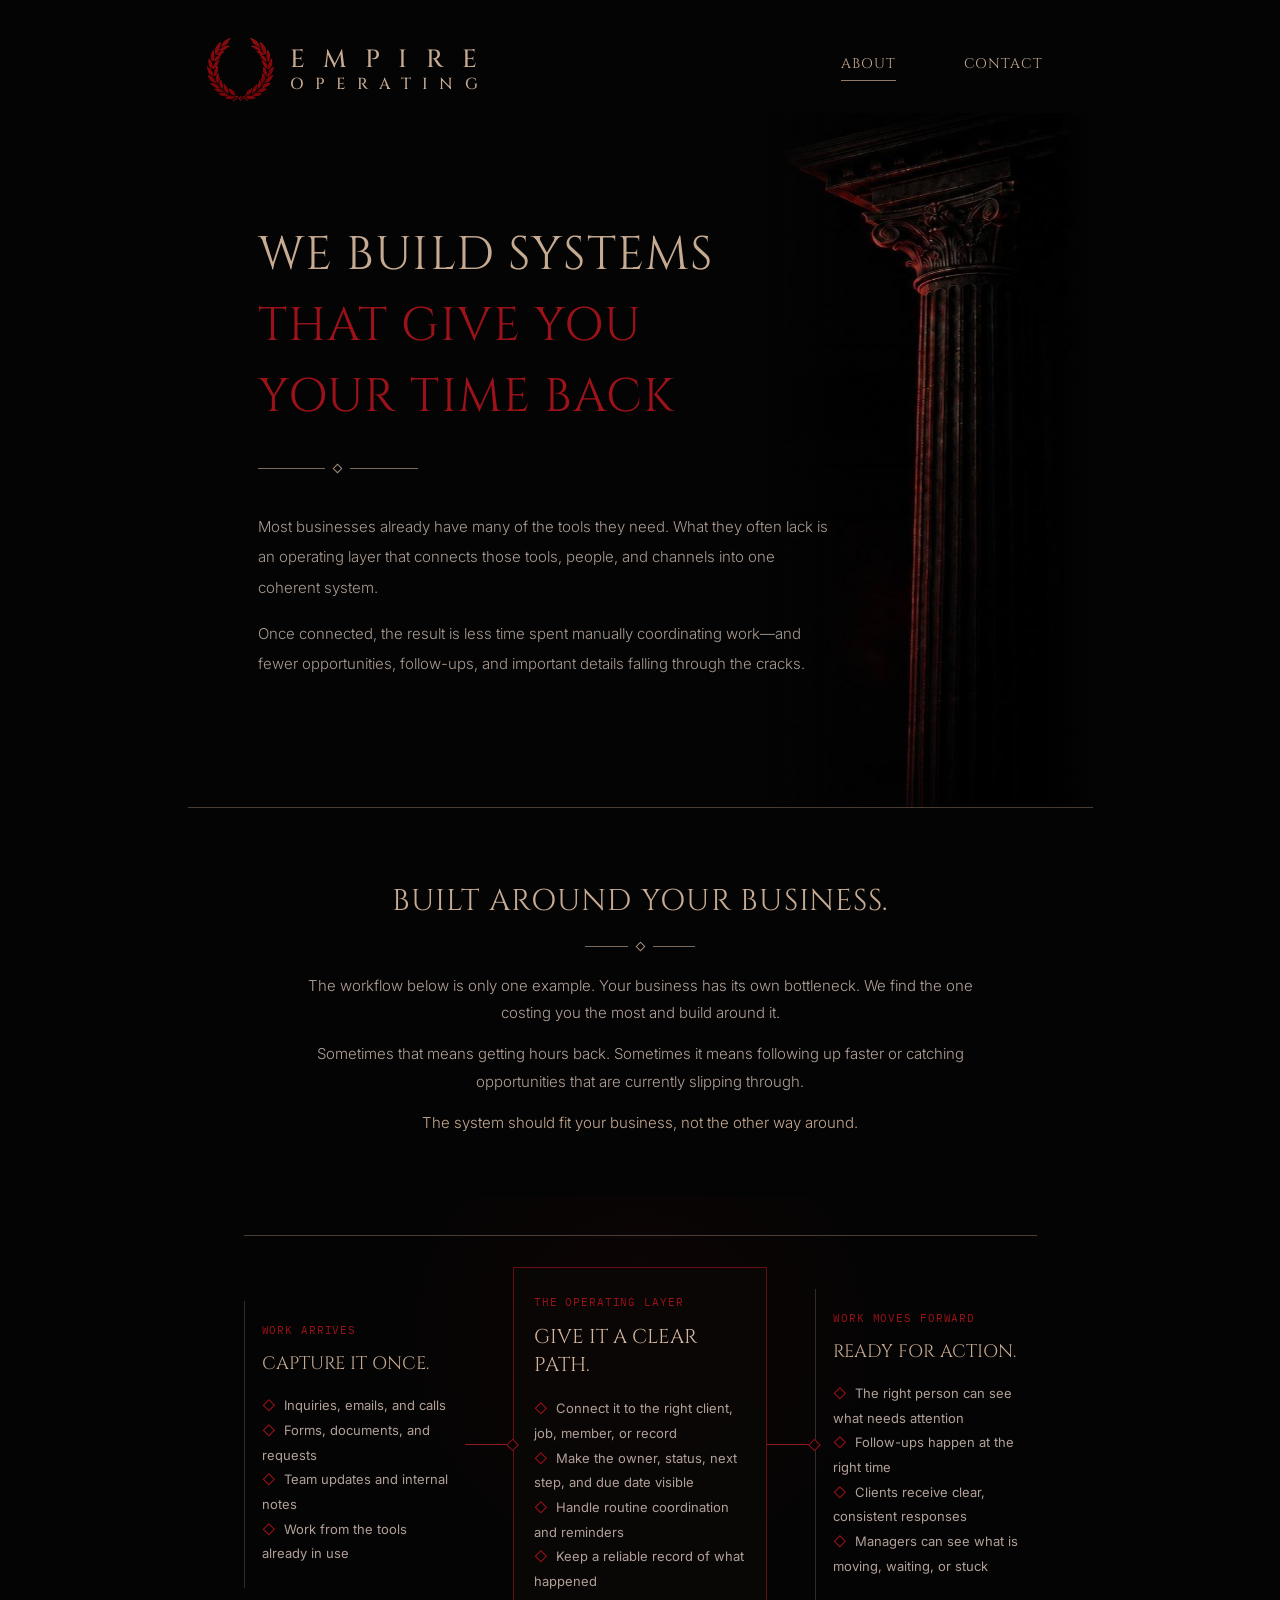
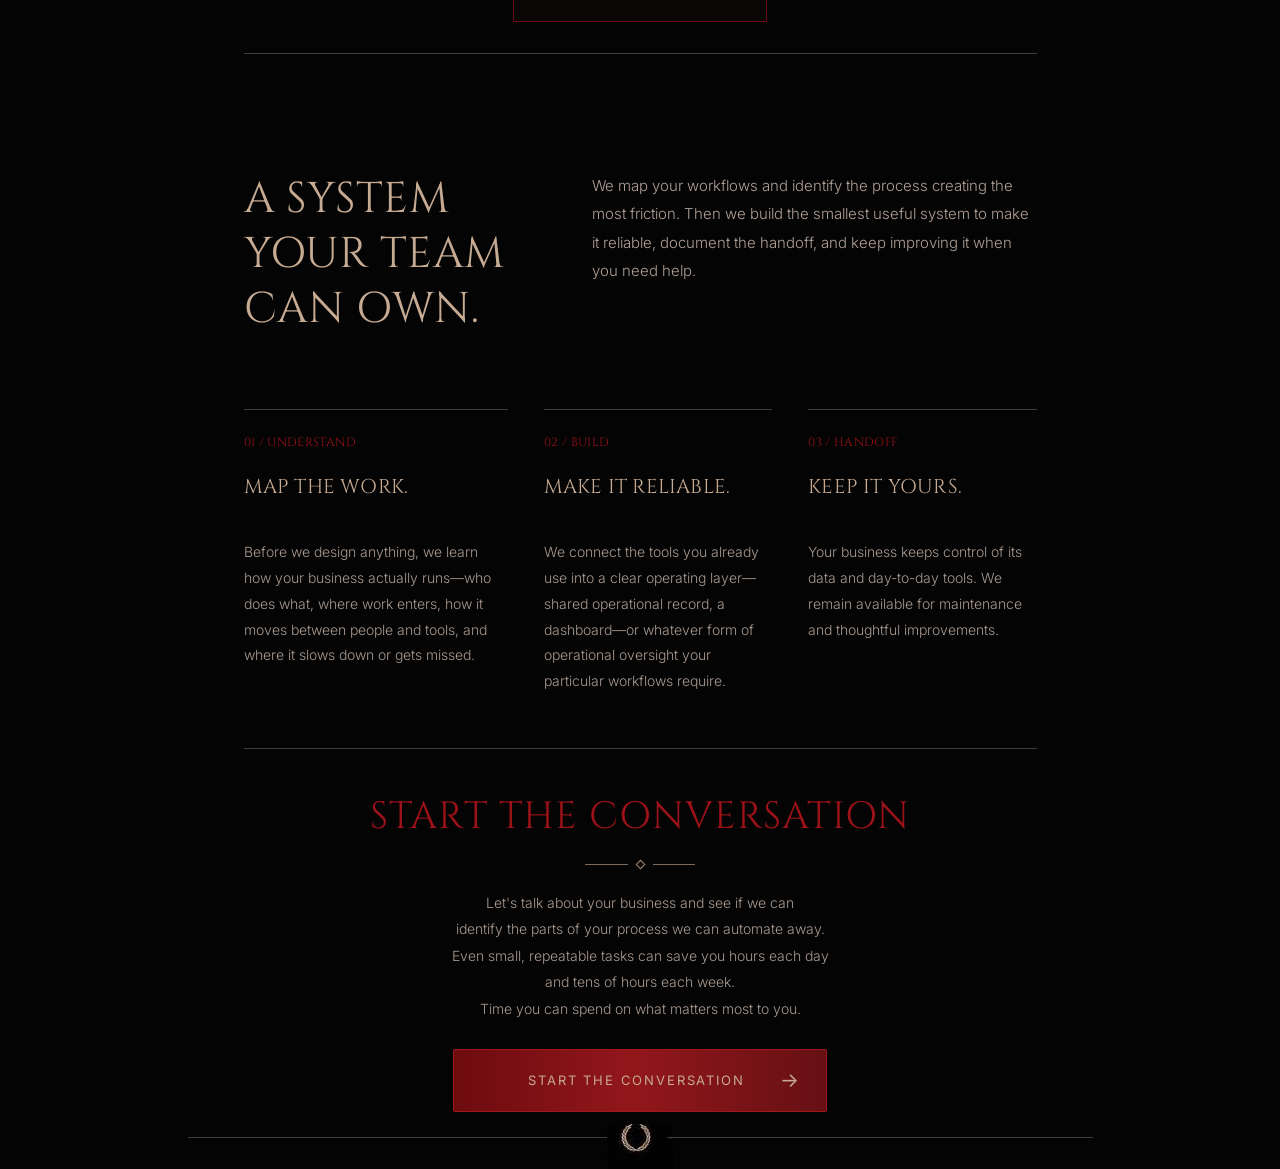
==== commit dc1740b5: "fix: remove duplicate editorial divider" ====
--- a/about.html
+++ b/about.html
@@ -12,7 +12,7 @@
   </style>
   <link rel="icon" type="image/png" sizes="192x192" href="/favicon-192.png">
   <link rel="apple-touch-icon" sizes="180x180" href="/apple-touch-icon.png">
-  <link rel="stylesheet" href="site.css?v=20260829-editorial-section-boundaries-v1">
+  <link rel="stylesheet" href="site.css?v=20260829-editorial-single-divider-v1">
   <script type="application/ld+json">
     {
       "@context": "https://schema.org",
--- a/site.css
+++ b/site.css
@@ -214,7 +214,6 @@
 .team-owned-system {
   margin: 0 56px;
   padding: 52px 0 54px;
-  border-top: 1px solid var(--line);
   border-bottom: 1px solid var(--line);
   background: var(--black);
   color: var(--ivory);
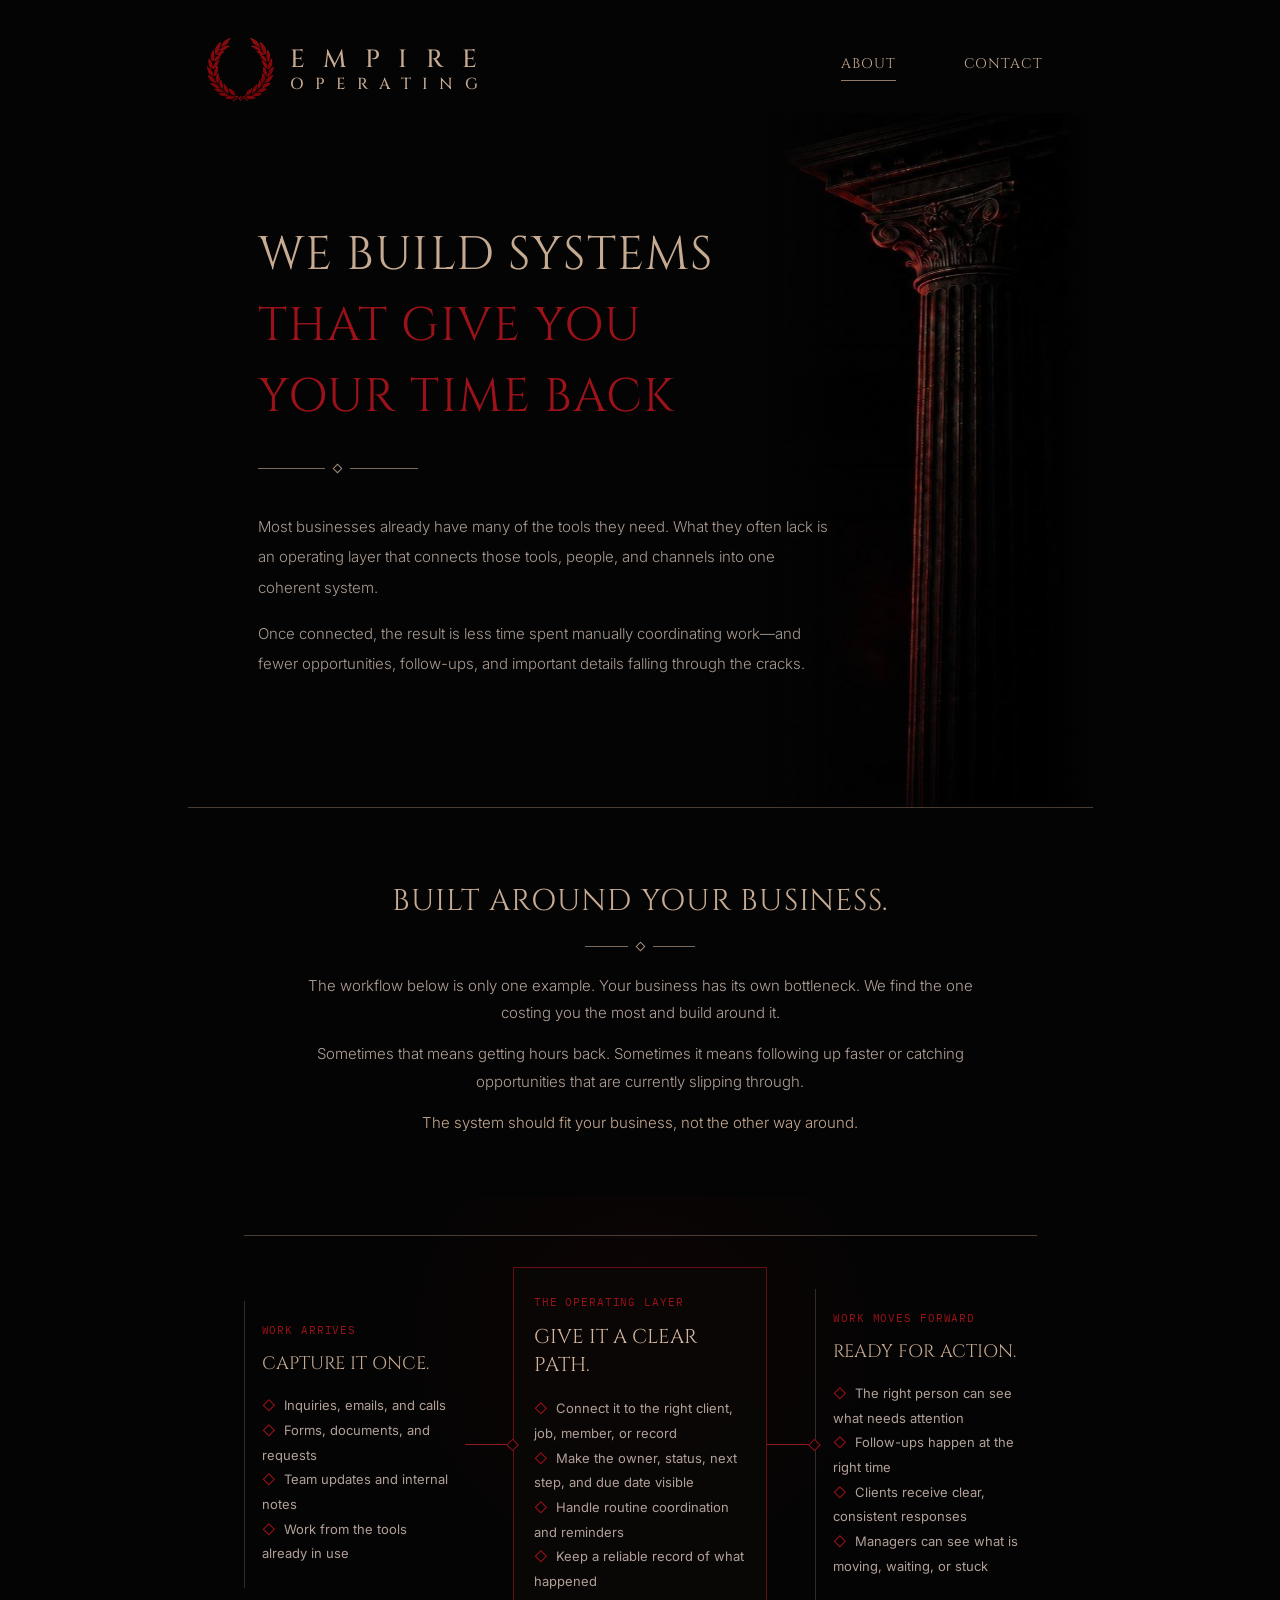
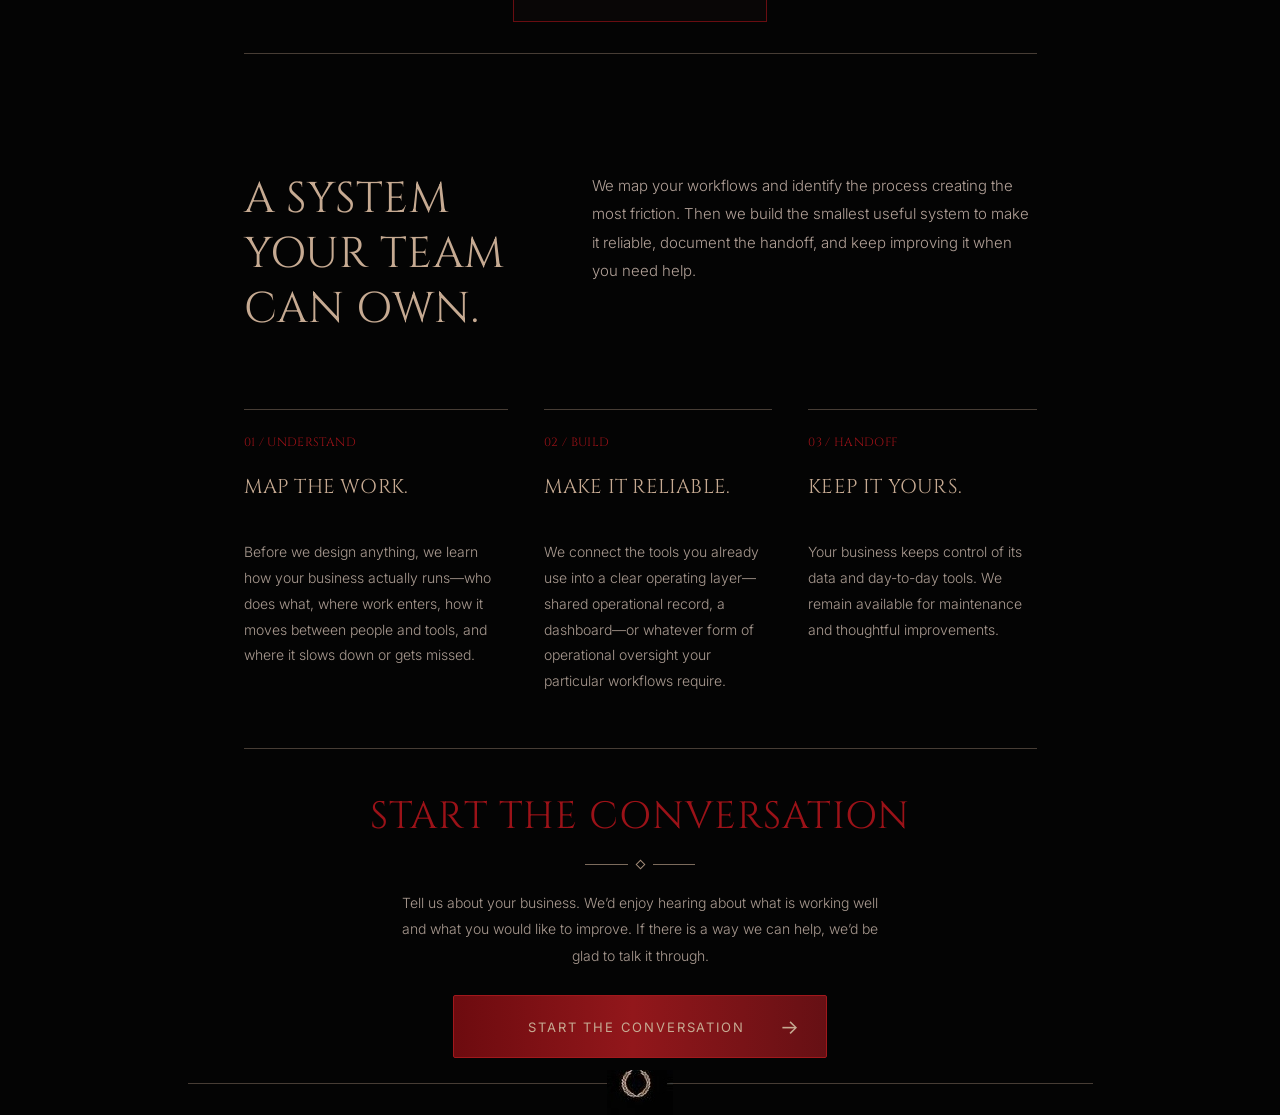
==== commit 868824e8: "feat: refine conversation invitation copy" ====
--- a/about.html
+++ b/about.html
@@ -12,7 +12,7 @@
   </style>
   <link rel="icon" type="image/png" sizes="192x192" href="/favicon-192.png">
   <link rel="apple-touch-icon" sizes="180x180" href="/apple-touch-icon.png">
-  <link rel="stylesheet" href="site.css?v=20260829-editorial-single-divider-v1">
+  <link rel="stylesheet" href="site.css?v=20260829-conversation-copy-v1">
   <script type="application/ld+json">
     {
       "@context": "https://schema.org",
@@ -131,13 +131,7 @@
       <section class="consultation" aria-labelledby="consultation-title">
         <h2 id="consultation-title">Start the conversation</h2>
         <div class="ornament" aria-hidden="true"><span></span></div>
-        <p class="consultation-copy">
-          <span>Let's talk about your business and see if we can</span>
-          <span>identify the parts of your process we can automate away.</span>
-          <span>Even small, repeatable tasks can save you hours each day</span>
-          <span>and tens of hours each week.</span>
-          <span>Time you can spend on what matters most to you.</span>
-        </p>
+        <p class="consultation-copy">Tell us about your business. We’d enjoy hearing about what is working well and what you would like to improve. If there is a way we can help, we’d be glad to talk it through.</p>
         <a class="cta" href="mailto:empireoperating@proton.me?subject=Start%20the%20conversation">Start the conversation</a>
       </section>
       <div class="bottom-mark" aria-hidden="true"></div>
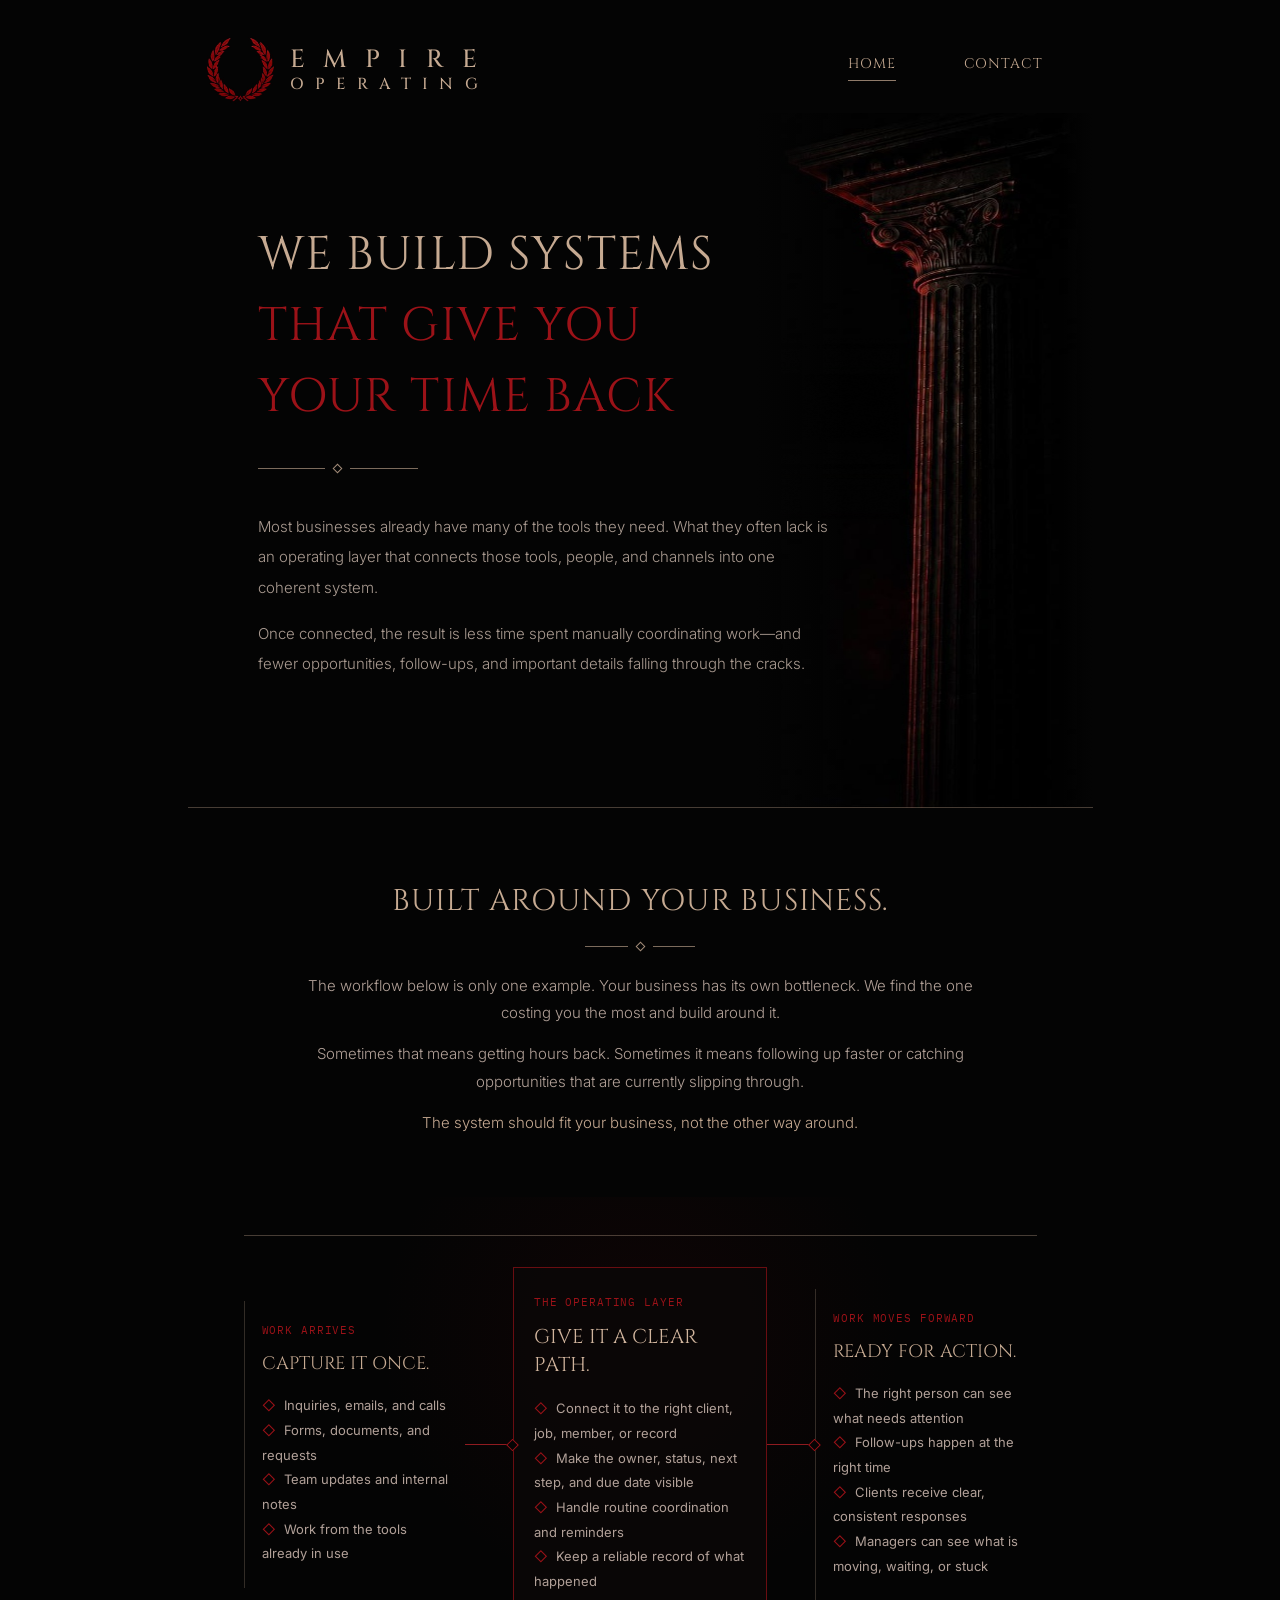
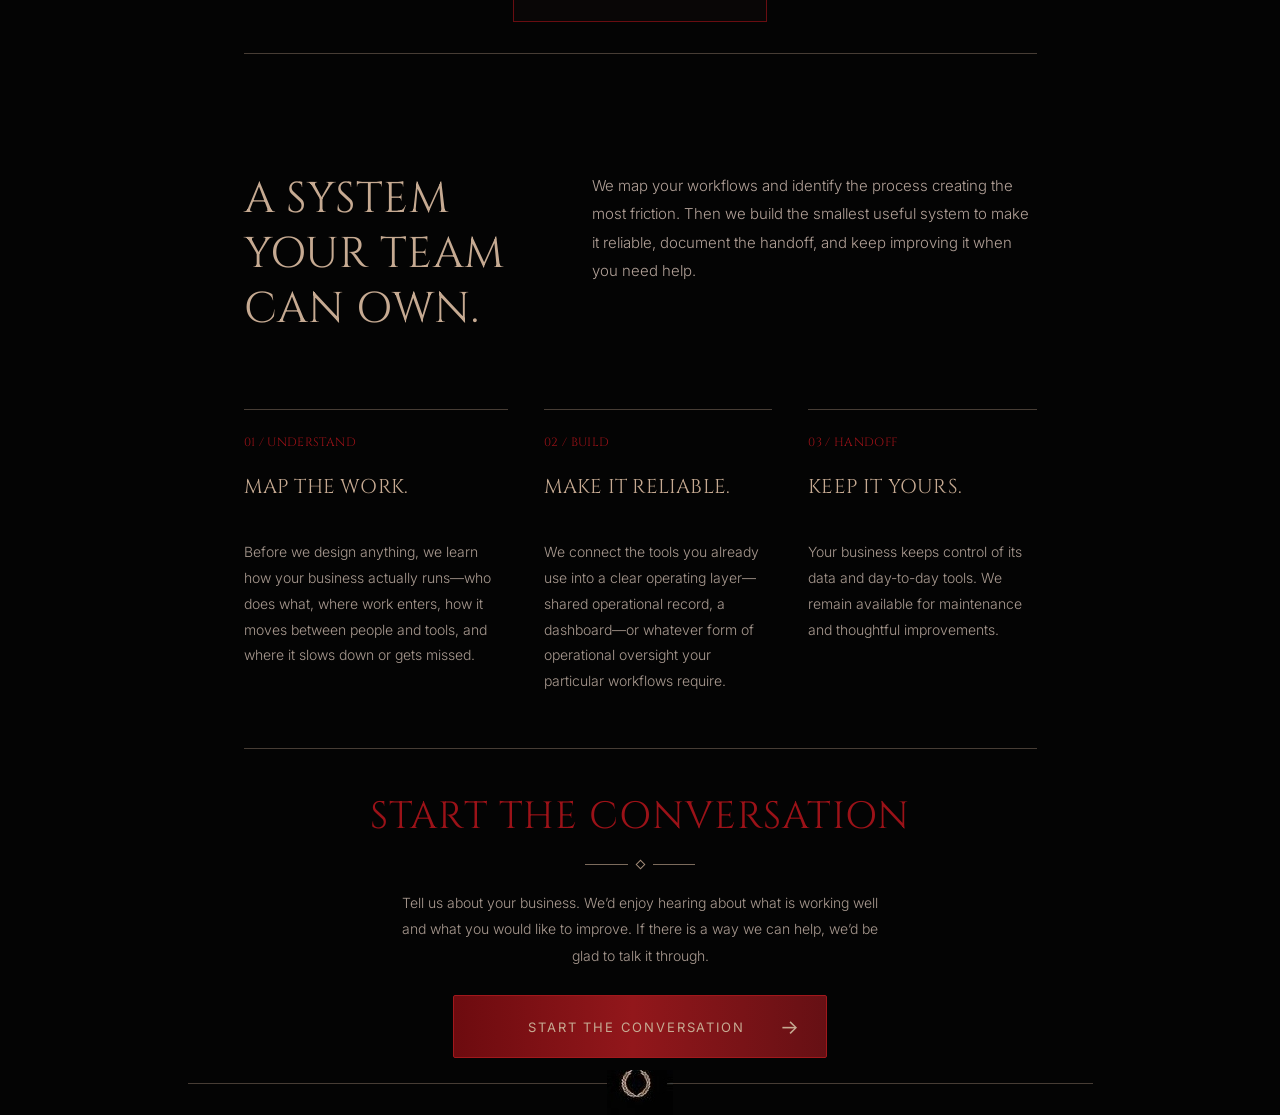
==== commit 19d4d99c: "fix: align metadata and home navigation" ====
--- a/about.html
+++ b/about.html
@@ -3,16 +3,16 @@
 <head>
   <meta charset="utf-8">
   <meta name="viewport" content="width=device-width, initial-scale=1">
-  <meta name="description" content="Empire Operating automates repetitive business tasks so owners can focus on what matters most.">
+  <meta name="description" content="Empire Operating builds practical operating layers that connect a business’s people, tools, and channels—so important work is captured, owned, and moved forward.">
   <meta property="og:site_name" content="Empire Operating">
   <link rel="canonical" href="https://empireoperating.com/">
-  <title>Empire Operating | Business Automation</title>
+  <title>Empire Operating | Practical Operating Systems</title>
   <style id="critical-shell">
     html, body { min-height: 100%; margin: 0; background: #040404; color: #c6aa92; }
   </style>
   <link rel="icon" type="image/png" sizes="192x192" href="/favicon-192.png">
   <link rel="apple-touch-icon" sizes="180x180" href="/apple-touch-icon.png">
-  <link rel="stylesheet" href="site.css?v=20260829-conversation-copy-v1">
+  <link rel="stylesheet" href="site.css?v=20260829-short-contact-heading-v1">
   <script type="application/ld+json">
     {
       "@context": "https://schema.org",
@@ -35,7 +35,7 @@
         </span>
       </a>
       <nav class="site-nav" aria-label="Primary navigation">
-        <a href="about.html" aria-current="page">About</a>
+        <a href="index.html" aria-current="page">Home</a>
         <a href="contact.html">Contact</a>
       </nav>
     </header>
--- a/site.css
+++ b/site.css
@@ -308,8 +308,12 @@
 .contact-main { width: 575px; margin: 107px 0 0 70px; text-align: left; }
 .contact-main .display-title { font-size: 47px; line-height: 1.51; letter-spacing: .025em; }
 .contact-main .ornament { width: 160px; margin: 32px 0 0; }
+.contact-copy {
+  width: 440px; margin: 25px 0 0; color: var(--ivory-soft); font-family: var(--sans);
+  font-size: 15px; font-weight: 300; line-height: 1.8;
+}
 .contact-email {
-  display: inline-block; margin-top: 38px; color: #b42128; font-family: Georgia, 'Times New Roman', serif;
+  display: inline-block; margin-top: 28px; color: #b42128; font-family: Georgia, 'Times New Roman', serif;
   font-size: 36px; letter-spacing: .005em; text-decoration: none;
   transition: color 160ms ease, transform 160ms ease;
 }
@@ -376,10 +380,11 @@
   .contact-page .column-art { top: 92px; height: 443px; clip-path: none; }
   .contact-page .site-shell { min-height: 585px; }
   .contact-main { width: auto; margin: 65px 20px 0; text-align: left; }
-  .contact-main .display-title { font-size: clamp(29px, 9.1vw, 44px); line-height: 1.35; letter-spacing: .01em; }
+  .contact-main .display-title { font-size: clamp(28px, 7.5vw, 36px); line-height: 1.35; letter-spacing: .01em; }
   .contact-main .ornament { margin: 27px 0 0; }
-  .contact-email { margin-top: 42px; font-size: clamp(20px, 6.7vw, 30px); overflow-wrap: anywhere; }
-  .contact-bottom { top: 534px; bottom: auto; }
+  .contact-copy { width: auto; max-width: 335px; margin-top: 22px; font-size: 13px; line-height: 1.72; }
+  .contact-email { margin-top: 28px; font-size: clamp(20px, 6.7vw, 30px); overflow-wrap: anywhere; }
+  .contact-bottom { position: relative; top: auto; right: auto; bottom: auto; left: auto; margin: 100px 0 0; }
 }
 
 @media (max-width: 380px) {
